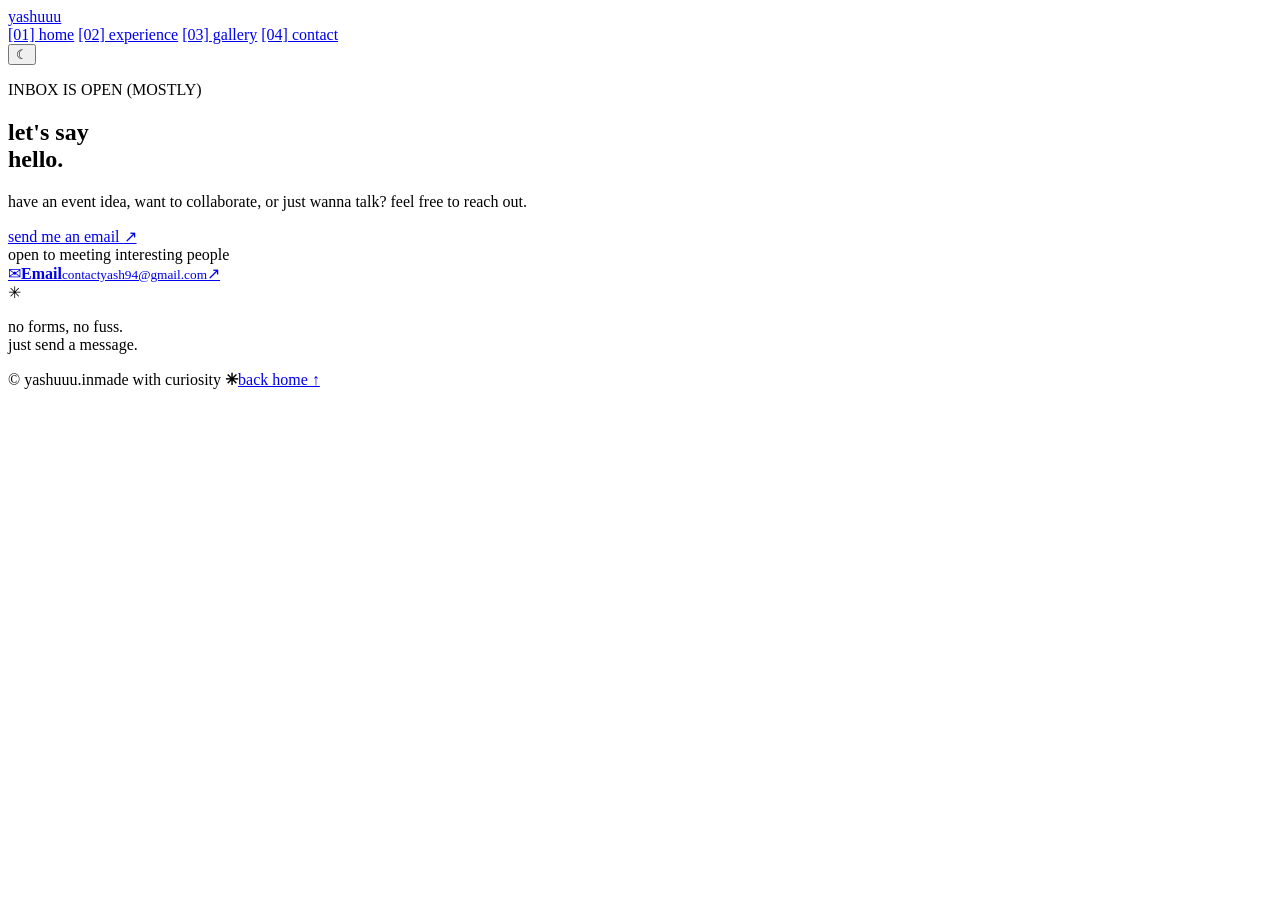
==== contact.html @ 8606f393 "Add files via upload" ====
<!doctype html>
<html lang="en">
<head>
  <meta charset="utf-8"><meta name="viewport" content="width=device-width, initial-scale=1">
  <meta name="theme-color" content="#f5f2e9"><title>Contact — yashuuu</title>
  <link rel="stylesheet" href="css/style.css"><script src="js/script.js" defer></script>
</head>
<body><div class="site-shell">
<header class="site-header">
  <a class="brand" href="index.html" aria-label="yashuuu.in home">yashuuu</a>
  <nav class="main-nav" aria-label="Main navigation">
    <a href="index.html">[01] home</a>
    <a href="experience.html">[02] experience</a>
    <a href="gallery.html">[03] gallery</a>
    <a href="contact.html">[04] contact</a>
  </nav>
  <button class="theme-toggle" type="button" aria-label="Toggle dark mode">☾</button>
</header>
<main class="page-main contact-layout">
  <section>
    <p class="eyebrow">INBOX IS OPEN (MOSTLY)</p>
    <h1>let's say<br>hello<span class="lime-period">.</span></h1>
    <p class="contact-intro">have an event idea, want to collaborate, or just wanna talk? feel free to reach out.</p>
    <a class="primary-link" href="mailto:contactyash94@gmail.com">send me an email <span>↗</span></a>
    <div class="availability"><span class="live-dot"></span> open to meeting interesting people</div>
  </section>
  <section class="contact-links">
    <a href="mailto:contactyash94@gmail.com"><span class="social-icon">✉</span><span><b>Email</b><small>contactyash94@gmail.com</small></span><span class="out-arrow">↗</span></a>
    <div class="contact-aside"><span>✳</span><p>no forms, no fuss.<br>just send a message.</p></div>
  </section>
</main>
<footer class="site-footer"><span>© <span id="year"></span> yashuuu.in</span><span>made with curiosity <b class="lime-period">✳</b></span><a href="index.html">back home ↑</a></footer>
</div></body></html>
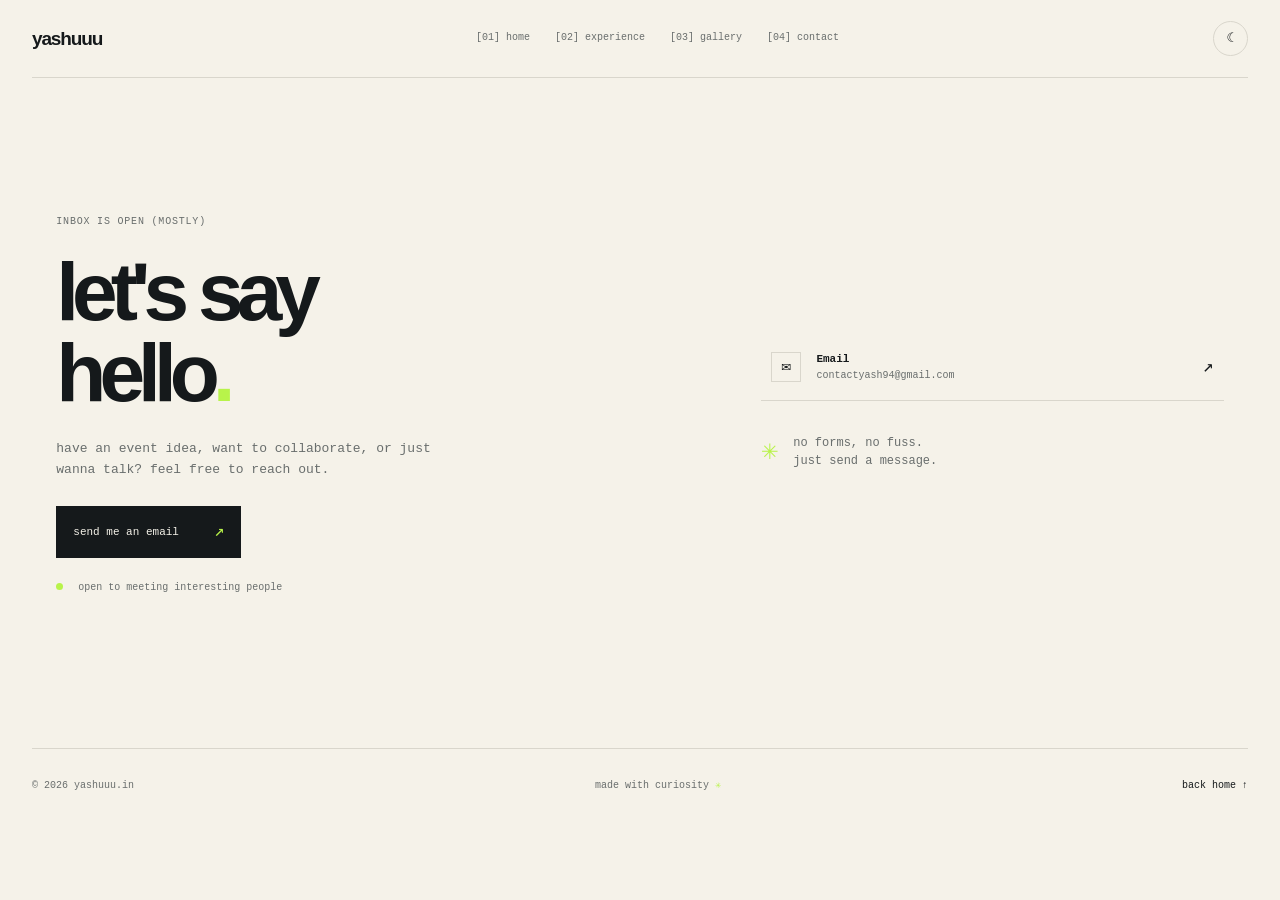
==== commit 7ac9ab23: "Fix stylesheet and script paths in contact.html" ====
--- a/contact.html
+++ b/contact.html
@@ -3,7 +3,7 @@
 <head>
   <meta charset="utf-8"><meta name="viewport" content="width=device-width, initial-scale=1">
   <meta name="theme-color" content="#f5f2e9"><title>Contact — yashuuu</title>
-  <link rel="stylesheet" href="css/style.css"><script src="js/script.js" defer></script>
+  <link rel="stylesheet" href="style.css"><script src="script.js" defer></script>
 </head>
 <body><div class="site-shell">
 <header class="site-header">
@@ -30,4 +30,4 @@
   </section>
 </main>
 <footer class="site-footer"><span>© <span id="year"></span> yashuuu.in</span><span>made with curiosity <b class="lime-period">✳</b></span><a href="index.html">back home ↑</a></footer>
-</div></body></html>+</div></body></html>
--- a/style.css
+++ b/style.css
@@ -0,0 +1,181 @@
+:root{--paper:#f5f2e9;--ink:#15191b;--muted:#696e6d;--line:#d9d6cc;--panel:#eeebe2;--lime:#b8f34a;--mono:"SFMono-Regular",Consolas,"Liberation Mono",monospace;--sans:Arial,Helvetica,sans-serif;color-scheme:light}
+*{box-sizing:border-box}html{scroll-behavior:smooth}body{margin:0;background:var(--paper);color:var(--ink);font:13px/1.65 var(--mono);transition:background .25s,color .25s}body.dark{--paper:#111517;--ink:#f4f1e8;--muted:#a2a6a1;--line:#343a39;--panel:#1b2021;color-scheme:dark}a{color:inherit;text-decoration:none}button{font:inherit;color:inherit}.site-shell{width:min(1240px,calc(100% - 64px));margin:auto}.site-header{min-height:78px;display:flex;align-items:center;justify-content:space-between;gap:24px;border-bottom:1px solid var(--line)}.brand{font:800 19px var(--sans);letter-spacing:-.06em;white-space:nowrap}.main-nav{display:flex;align-items:center;gap:clamp(10px,2vw,25px);font-size:10px;color:var(--muted)}.main-nav a{position:relative;padding:8px 0;white-space:nowrap}.main-nav a:hover,.main-nav a.active{color:var(--ink)}.main-nav a.active:after{content:"";position:absolute;bottom:0;left:0;right:0;height:2px;background:var(--lime)}.theme-toggle{width:35px;height:35px;border:1px solid var(--line);border-radius:50%;background:transparent;cursor:pointer;flex:none;transition:transform .2s}.theme-toggle:hover{transform:rotate(-12deg)}.home-layout{min-height:565px;display:grid;grid-template-columns:1fr .9fr;align-items:center;gap:7%;padding:60px 3% 65px 2%}.eyebrow{font-size:10px;letter-spacing:.08em;color:var(--muted);text-transform:uppercase;margin:0 0 22px}.lime-period{color:var(--lime)}.live-dot{display:inline-block;width:7px;height:7px;background:var(--lime);border-radius:50%;margin-left:5px;animation:pulse 2s infinite}@keyframes pulse{50%{box-shadow:0 0 0 6px #b8f34218}}h1,h2,h3,p{margin-top:0}h1{font:800 clamp(42px,6vw,76px)/.98 var(--sans);letter-spacing:-.085em;margin-bottom:30px}.intro{font-size:15px;line-height:1.8;max-width:460px;margin:35px 0 15px}.body-copy{color:var(--muted);max-width:410px;margin-bottom:30px}.home-links{display:grid;gap:8px;margin-top:30px}.home-links a{width:max-content;display:flex;gap:13px;transition:transform .2s}.home-links a span{font-size:17px;color:var(--muted)}.home-links a:hover{transform:translateX(6px)}.home-links a:hover span{color:var(--lime)}.hero-meta{display:flex;justify-content:space-between;max-width:390px;color:var(--muted);font-size:10px;text-transform:uppercase;margin-top:45px}.hero-meta b{color:var(--ink);margin-left:10px}.hero-visual{height:420px;position:relative;display:flex;align-items:center;justify-content:center}.photo-frame{width:min(72%,290px);height:350px;padding:10px;position:relative;z-index:2;border:1px solid var(--line);background:var(--paper);transform:rotate(2deg)}.hero-photo{width:100%;height:100%;object-fit:cover;filter:saturate(.65)}.photo-index{position:absolute;bottom:-24px;left:0;font-size:8px;color:var(--muted)}.orbit{position:absolute;border:1px solid var(--line);border-radius:50%}.orbit-one{width:350px;height:350px}.orbit-two{width:420px;height:420px;border-style:dashed;opacity:.6}.crosshair{position:absolute;right:4%;top:15%;font-size:40px;color:var(--muted)}.currently-card{position:absolute;z-index:4;bottom:2px;left:0;background:var(--paper);border:1px solid var(--ink);padding:14px 17px;min-width:210px;box-shadow:5px 5px 0 var(--lime)}.currently-card p{font-weight:bold;margin-bottom:5px}.currently-card ul{margin:0;padding-left:16px;font-size:10px;color:var(--muted);line-height:1.8}.currently-card li::marker{color:var(--lime)}.side-note{position:absolute;right:-4%;bottom:25%;font:800 11px/1.3 var(--sans);transform:rotate(8deg)}.side-note span{color:var(--lime);font-size:20px}.ticker{overflow:hidden;border-block:1px solid var(--line);background:var(--panel);padding:12px 0;margin-inline:calc((min(1240px,100% - 64px) - 100vw)/2)}.ticker-track{display:flex;align-items:center;justify-content:space-around;gap:25px;white-space:nowrap;font-size:10px;letter-spacing:.15em}.ticker-track b{color:var(--lime);font-size:17px}.home-note{padding:75px 0 85px;max-width:610px}.home-note .eyebrow{margin-bottom:10px}.home-note h2{font:800 clamp(32px,5vw,48px) var(--sans);letter-spacing:-.07em;margin-bottom:15px}.home-note>p:last-child{color:var(--muted);max-width:470px}.site-footer{min-height:75px;border-top:1px solid var(--line);display:flex;align-items:center;justify-content:space-between;gap:15px;color:var(--muted);font-size:10px}.site-footer a{color:var(--ink)}.page-main{padding:64px 2% 80px;min-height:calc(100vh - 155px)}.page-title-row{display:flex;align-items:end;justify-content:space-between;gap:40px;margin-bottom:42px}.page-title-row .eyebrow{margin-bottom:13px}.page-title-row h1{font-size:clamp(42px,7vw,74px);margin:0}.page-intro{max-width:390px;color:var(--muted);font-size:12px;margin:0 0 5px}.timeline{border-left:1px solid var(--line);margin:55px 0 65px 20%}.timeline-item{display:grid;grid-template-columns:105px 15px 1fr;gap:20px;position:relative;padding:0 0 36px;margin-left:-7px}.timeline-date{font-size:10px;color:var(--muted);text-align:right;padding-top:3px}.timeline-marker{width:9px;height:9px;background:var(--ink);border:2px solid var(--paper);outline:1px solid var(--ink);margin-top:5px;z-index:2}.timeline-content{padding-left:10px}.timeline-heading{display:flex;justify-content:space-between;align-items:center;gap:15px}.timeline-heading h2{font-size:15px;margin:0 0 5px}.timeline-heading span{font-size:9px;color:var(--muted)}.role{font-size:10px;color:var(--ink);margin:0 0 9px}.timeline-content>p:not(.role){font-size:11px;color:var(--muted);max-width:560px;margin:0 0 10px}.tags{display:flex;flex-wrap:wrap;gap:5px}.tags span{font-size:9px;color:var(--muted);border:1px solid var(--line);padding:2px 6px}.manifesto{display:flex;align-items:center;justify-content:center;gap:22px;padding:25px;border:1px solid var(--line);background:var(--panel)}.manifesto-mark{font-size:35px;color:var(--lime)}.manifesto p{margin:0;color:var(--muted);font-size:12px}.manifesto strong{color:var(--ink);font-weight:500}.filter-bar{display:flex;gap:7px;flex-wrap:wrap;margin-bottom:22px}.filter-btn{background:transparent;border:1px solid var(--line);padding:7px 14px;font-size:10px;cursor:pointer}.filter-btn:hover,.filter-btn.active{background:var(--ink);color:var(--paper);border-color:var(--ink)}.gallery-grid{display:grid;grid-template-columns:repeat(3,1fr);grid-auto-rows:180px;gap:12px}.gallery-item{position:relative;display:block;padding:0;border:1px solid var(--line);overflow:hidden;background:var(--panel);cursor:zoom-in;text-align:left}.gallery-item.tall{grid-row:span 2}.gallery-item img{width:100%;height:100%;object-fit:cover;display:block;filter:saturate(.65);transition:transform .5s,filter .5s}.gallery-item:hover img{transform:scale(1.04);filter:saturate(1)}.gallery-item span{position:absolute;left:10px;bottom:10px;background:var(--paper);color:var(--ink);padding:4px 7px;font-size:8px;letter-spacing:.06em}.lightbox{position:fixed;inset:0;background:#050809eb;z-index:20;display:none;align-items:center;justify-content:center;flex-direction:column;padding:35px}.lightbox.open{display:flex}.lightbox img{max-width:min(900px,90vw);max-height:78vh;object-fit:contain}.lightbox p{color:#fff;font-size:11px;margin:14px 0 0}.lightbox-close{position:absolute;right:25px;top:15px;border:0;background:transparent;color:#fff;font-size:35px;cursor:pointer}.bottom-note{font-size:9px;color:var(--muted);letter-spacing:.1em;margin-top:30px}.contact-layout{display:grid;grid-template-columns:1.1fr .9fr;gap:12%;align-items:center;min-height:calc(100vh - 230px)}.contact-layout h1{font-size:clamp(48px,7vw,82px);margin:15px 0 25px}.contact-intro{max-width:390px;color:var(--muted);margin-bottom:25px}.primary-link{display:inline-flex;align-items:center;gap:35px;background:var(--ink);color:var(--paper);padding:12px 17px;font-size:11px}.primary-link span{color:var(--lime);font-size:17px}.availability{margin-top:22px;color:var(--muted);font-size:10px}.availability .live-dot{margin:0 9px 0 0}.contact-links>a{display:flex;align-items:center;gap:15px;padding:15px 10px;border-bottom:1px solid var(--line);transition:padding .2s}.contact-links>a:hover{padding-left:17px}.social-icon{width:30px;height:30px;border:1px solid var(--line);display:grid;place-items:center;font-size:16px}.contact-links b,.contact-links small{display:block}.contact-links b{font-size:11px}.contact-links small{font-size:10px;color:var(--muted)}.out-arrow{margin-left:auto;font-size:18px}.contact-aside{display:flex;align-items:center;gap:15px;margin-top:28px;color:var(--muted)}.contact-aside span{font-size:28px;color:var(--lime)}.contact-aside p{font-size:12px;margin:0;line-height:1.5}.hidden{display:none!important}
+@media(max-width:850px){.site-shell{width:calc(100% - 36px)}.site-header{flex-wrap:wrap;padding:15px 0}.main-nav{order:3;width:100%;overflow-x:auto;gap:18px;padding:4px 0}.home-layout{grid-template-columns:1fr .8fr;gap:20px}.photo-frame{height:290px}.currently-card{left:-15px}.timeline{margin-left:8%}.contact-layout{gap:6%}.ticker{margin-inline:-18px}}
+@media(max-width:600px){.site-shell{width:calc(100% - 32px)}.home-layout{display:flex;flex-direction:column;align-items:stretch;padding:45px 0 55px}.home-layout h1{font-size:clamp(43px,12vw,65px)}.hero-visual{height:340px;margin-bottom:10px}.photo-frame{height:285px;width:64%;margin-left:15%}.orbit-one{width:280px;height:280px}.orbit-two{width:330px;height:330px}.currently-card{left:0;bottom:-5px;min-width:190px}.side-note{right:0;font-size:9px}.home-note{padding:55px 0}.site-footer{flex-wrap:wrap;padding:18px 0}.site-footer span:nth-child(2){display:none}.page-main{padding:45px 0 60px}.page-title-row{display:block;margin-bottom:28px}.page-title-row h1{font-size:52px;margin-bottom:18px}.page-intro{font-size:11px}.timeline{margin:35px 0 45px 7px}.timeline-item{grid-template-columns:70px 10px 1fr;gap:12px;padding-bottom:30px}.timeline-date{font-size:8px}.timeline-content{padding-left:0}.timeline-heading h2{font-size:13px}.timeline-content>p:not(.role){font-size:10px}.manifesto{padding:18px;gap:12px}.manifesto p{font-size:10px}.gallery-grid{grid-template-columns:repeat(2,1fr);grid-auto-rows:145px;gap:8px}.gallery-item.tall{grid-row:span 2}.contact-layout{display:block;min-height:unset}.contact-layout h1{font-size:clamp(48px,13vw,70px)}.contact-links{margin-top:45px}.contact-aside{margin-bottom:15px}.ticker{margin-inline:-16px}}
+@media(prefers-reduced-motion:reduce){*,*::before,*::after{animation-duration:.01ms!important;animation-iteration-count:1!important;scroll-behavior:auto!important;transition-duration:.01ms!important}}
+
+
+/* Featured hackathon organising section */
+
+.organising-section {
+  margin: 90px 0 80px;
+  padding: 40px 0 0;
+  border-top: 1px solid var(--ink);
+}
+
+.organising-header {
+  display: flex;
+  justify-content: space-between;
+  align-items: flex-end;
+  gap: 25px;
+  margin-bottom: 24px;
+}
+
+.organising-header .eyebrow {
+  margin-bottom: 16px;
+}
+
+.organising-header h2 {
+  font: 800 clamp(48px, 8vw, 96px)/.88 var(--sans);
+  letter-spacing: -.09em;
+  margin: 0;
+}
+
+.event-counter {
+  display: flex;
+  align-items: center;
+  gap: 12px;
+  padding-bottom: 5px;
+}
+
+.counter-number {
+  font: 800 clamp(55px, 8vw, 95px)/.8 var(--sans);
+  letter-spacing: -.1em;
+  color: var(--lime);
+}
+
+.counter-label {
+  font-size: 9px;
+  line-height: 1.7;
+  color: var(--muted);
+  letter-spacing: .08em;
+}
+
+.organising-intro {
+  max-width: 470px;
+  color: var(--muted);
+  font-size: 12px;
+  margin: 30px 0 38px;
+}
+
+.organising-list {
+  border-top: 1px solid var(--line);
+}
+
+.organising-item {
+  display: grid;
+  grid-template-columns: 45px minmax(0, 1fr) auto 25px;
+  align-items: center;
+  gap: 18px;
+  min-height: 100px;
+  padding: 20px 12px;
+  border-bottom: 1px solid var(--line);
+  transition: background .2s, padding .2s;
+}
+
+.organising-item:hover {
+  background: var(--panel);
+  padding-left: 22px;
+}
+
+.organising-number {
+  align-self: start;
+  padding-top: 5px;
+  color: var(--muted);
+  font-size: 11px;
+}
+
+.organising-name strong {
+  display: block;
+  font: 700 clamp(17px, 2.4vw, 25px)/1.25 var(--sans);
+  letter-spacing: -.045em;
+}
+
+.organising-name small {
+  display: block;
+  color: var(--muted);
+  font-size: 10px;
+  margin-top: 5px;
+}
+
+.event-type {
+  border: 1px solid var(--line);
+  padding: 5px 8px;
+  font-size: 8px;
+  letter-spacing: .07em;
+  white-space: nowrap;
+}
+
+.organising-arrow {
+  font-size: 23px;
+  text-align: right;
+  transition: transform .2s;
+}
+
+.organising-item:hover .organising-arrow {
+  color: var(--lime);
+  transform: translate(4px, -4px);
+}
+
+.organising-footer {
+  display: flex;
+  justify-content: space-between;
+  gap: 15px;
+  padding-top: 18px;
+  font-size: 9px;
+  letter-spacing: .06em;
+  color: var(--muted);
+}
+
+.organising-footer .live-dot {
+  margin-left: 0;
+  margin-right: 7px;
+}
+
+@media (max-width: 600px) {
+  .organising-section {
+    margin: 60px 0;
+    padding-top: 28px;
+  }
+
+  .organising-header {
+    align-items: flex-start;
+    flex-direction: column;
+  }
+
+  .organising-header h2 {
+    font-size: clamp(47px, 13vw, 70px);
+  }
+
+  .event-counter {
+    align-self: flex-end;
+    margin-top: 10px;
+  }
+
+  .counter-number {
+    font-size: 64px;
+  }
+
+  .organising-item {
+    grid-template-columns: 25px minmax(0, 1fr) 20px;
+    gap: 10px;
+    padding: 18px 3px;
+  }
+
+  .organising-item:hover {
+    padding-left: 8px;
+  }
+
+  .event-type {
+    display: none;
+  }
+
+  .organising-name strong {
+    font-size: 17px;
+  }
+
+  .organising-footer {
+    flex-direction: column;
+    gap: 8px;
+  }
+}
